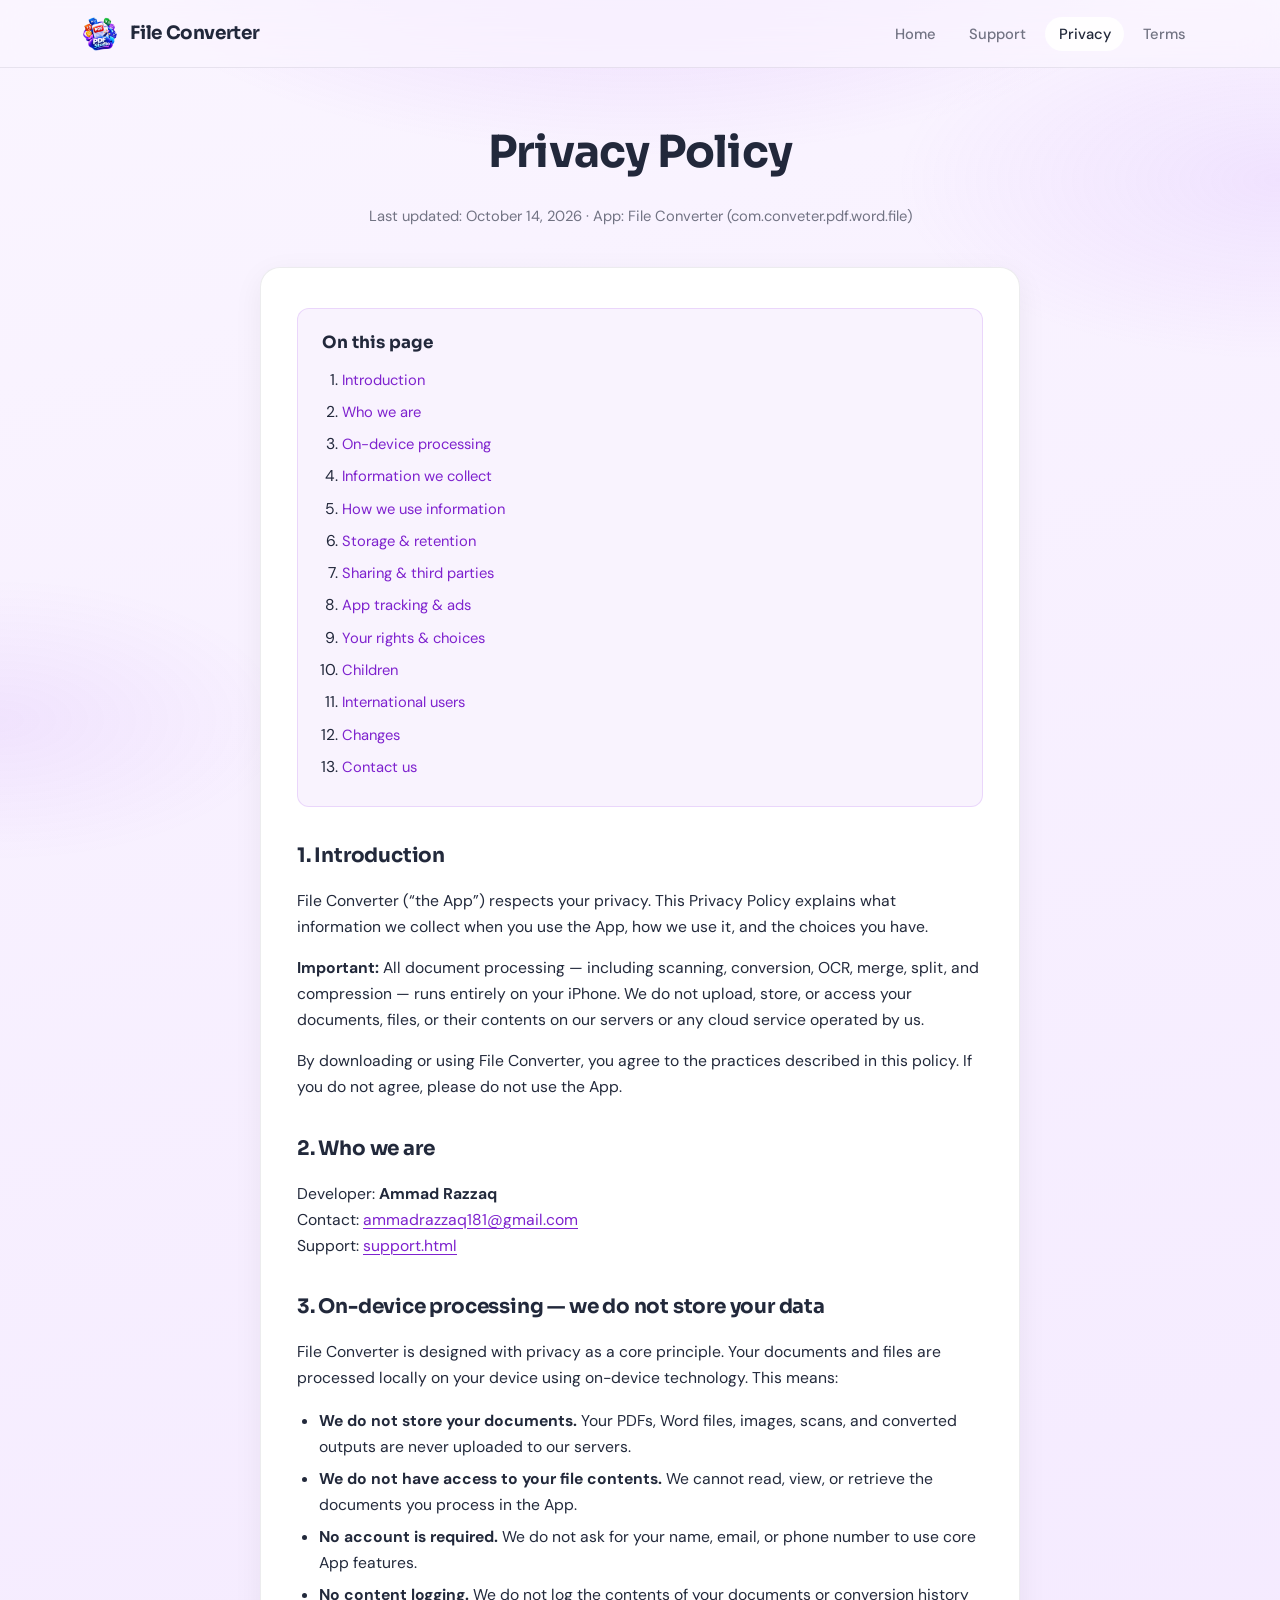
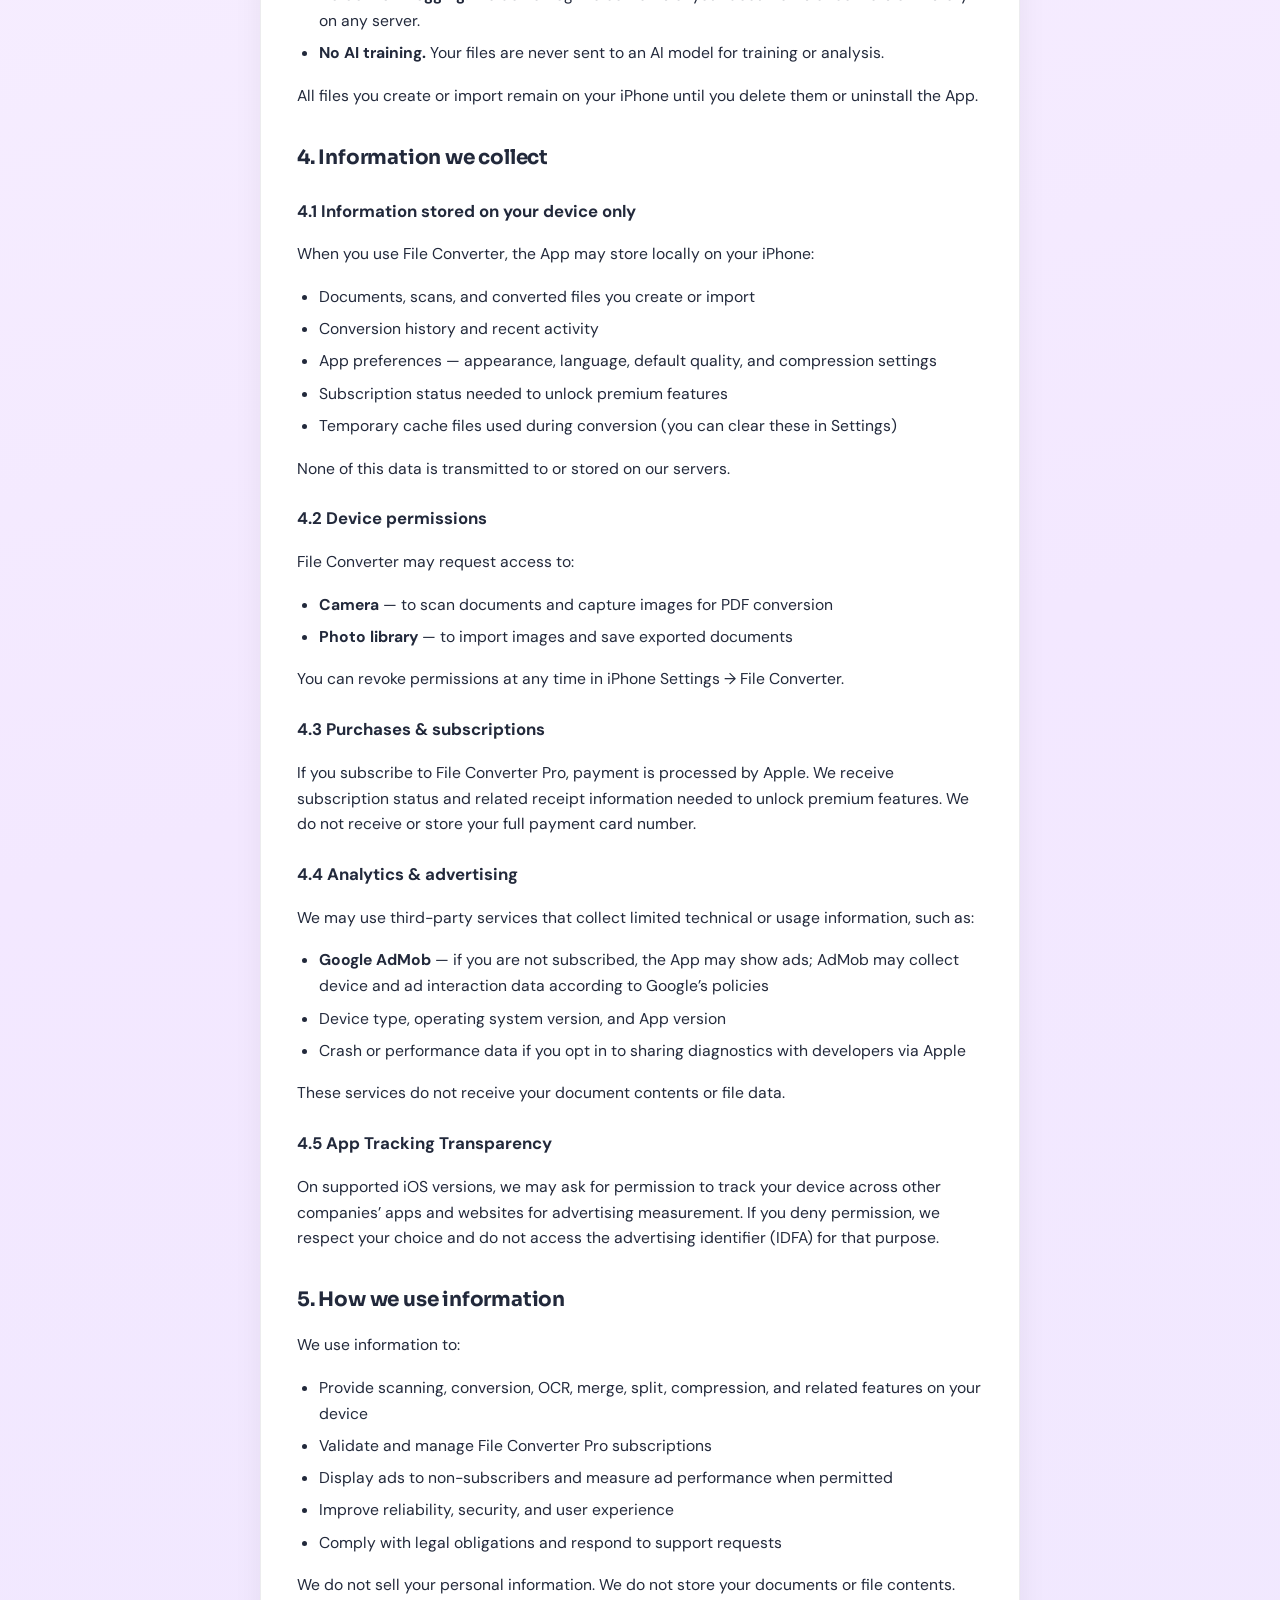
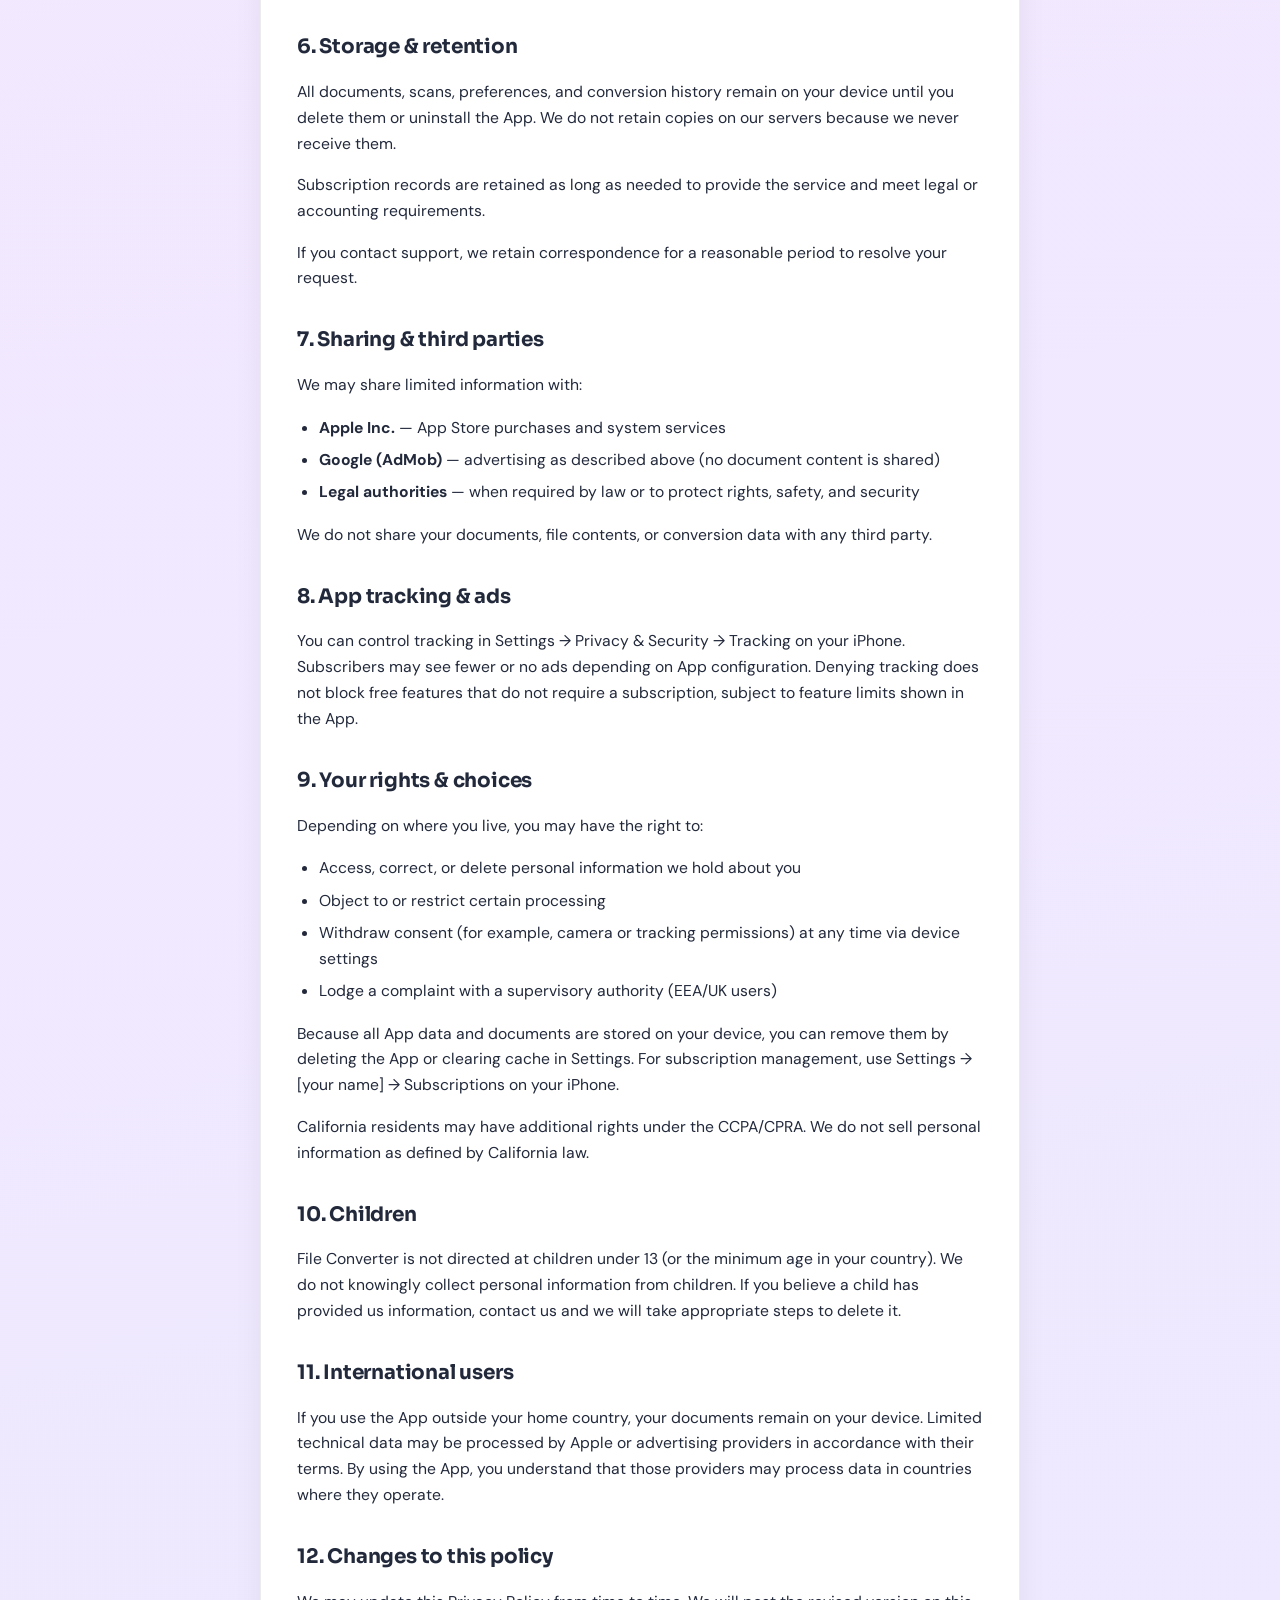
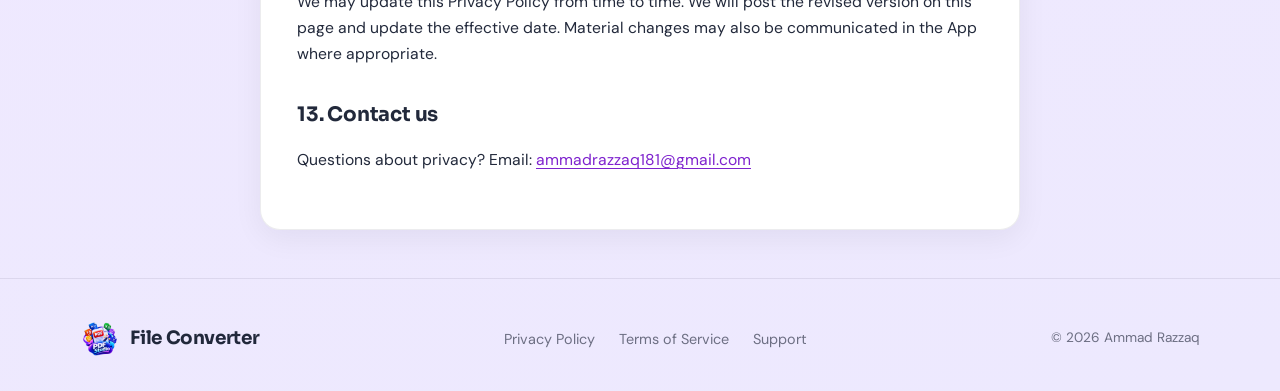
==== privacy.html @ bd8da3c0 "Add File Converter website Co-Authored-By: Claude Opus 5.5 <noreply@anthropic.com> Claude-Session: h" ====
<!DOCTYPE html>
<html lang="en">
<head>
  <meta charset="utf-8" />
  <meta name="viewport" content="width=device-width, initial-scale=1" />
  <meta name="description" content="Privacy Policy for File Converter by Ammad Razzaq. All data stays on your device — we do not store your files." />
  <meta name="theme-color" content="#9333ea" />
  <title>Privacy Policy — File Converter</title>
  <link rel="icon" href="img/favicon.png" type="image/png" />
  <link rel="apple-touch-icon" href="img/apple-touch-icon.png" />
  <link rel="preconnect" href="https://fonts.googleapis.com" />
  <link rel="preconnect" href="https://fonts.gstatic.com" crossorigin />
  <link href="https://fonts.googleapis.com/css2?family=DM+Sans:ital,opsz,wght@0,9..40,400;0,9..40,500;0,9..40,600;0,9..40,700;1,9..40,400&family=JetBrains+Mono:wght@400;500&family=Sora:wght@600;700&display=swap" rel="stylesheet" />
  <link rel="stylesheet" href="css/site.css" />
</head>
<body>
  <nav class="site-nav" aria-label="Primary">
    <div class="wrap site-nav__inner">
      <a class="brand" href="index.html">
        <img class="brand__mark" src="img/logo.png" alt="" width="40" height="40" />
        File Converter
      </a>
      <button class="nav-toggle" type="button" data-nav-toggle aria-expanded="false" aria-label="Menu">☰</button>
      <ul class="nav-links" data-nav-menu>
        <li><a href="index.html">Home</a></li>
        <li><a href="support.html">Support</a></li>
        <li><a href="privacy.html" aria-current="page">Privacy</a></li>
        <li><a href="terms.html">Terms</a></li>
      </ul>
    </div>
  </nav>

  <header class="page-header wrap--legal wrap">
    <h1>Privacy Policy</h1>
    <p class="meta">Last updated: October 14, 2026 · App: File Converter (com.conveter.pdf.word.file)</p>
  </header>

  <main class="wrap wrap--legal">
    <article class="legal-card">
      <nav class="toc" aria-label="On this page">
        <strong>On this page</strong>
        <ol>
          <li><a href="#introduction">Introduction</a></li>
          <li><a href="#who">Who we are</a></li>
          <li><a href="#on-device">On-device processing</a></li>
          <li><a href="#collect">Information we collect</a></li>
          <li><a href="#use">How we use information</a></li>
          <li><a href="#storage">Storage &amp; retention</a></li>
          <li><a href="#sharing">Sharing &amp; third parties</a></li>
          <li><a href="#tracking">App tracking &amp; ads</a></li>
          <li><a href="#rights">Your rights &amp; choices</a></li>
          <li><a href="#children">Children</a></li>
          <li><a href="#international">International users</a></li>
          <li><a href="#changes">Changes</a></li>
          <li><a href="#contact">Contact us</a></li>
        </ol>
      </nav>

      <h2 id="introduction">1. Introduction</h2>
      <p>
        File Converter (“the App”) respects your privacy. This Privacy Policy explains what information we collect when you use the App, how we use it, and the choices you have.
      </p>
      <p>
        <strong>Important:</strong> All document processing — including scanning, conversion, OCR, merge, split, and compression — runs entirely on your iPhone. We do not upload, store, or access your documents, files, or their contents on our servers or any cloud service operated by us.
      </p>
      <p>
        By downloading or using File Converter, you agree to the practices described in this policy. If you do not agree, please do not use the App.
      </p>

      <h2 id="who">2. Who we are</h2>
      <p>
        Developer: <strong>Ammad Razzaq</strong><br />
        Contact: <a href="mailto:ammadrazzaq181@gmail.com">ammadrazzaq181@gmail.com</a><br />
        Support: <a href="support.html">support.html</a>
      </p>

      <h2 id="on-device">3. On-device processing — we do not store your data</h2>
      <p>
        File Converter is designed with privacy as a core principle. Your documents and files are processed locally on your device using on-device technology. This means:
      </p>
      <ul>
        <li><strong>We do not store your documents.</strong> Your PDFs, Word files, images, scans, and converted outputs are never uploaded to our servers.</li>
        <li><strong>We do not have access to your file contents.</strong> We cannot read, view, or retrieve the documents you process in the App.</li>
        <li><strong>No account is required.</strong> We do not ask for your name, email, or phone number to use core App features.</li>
        <li><strong>No content logging.</strong> We do not log the contents of your documents or conversion history on any server.</li>
        <li><strong>No AI training.</strong> Your files are never sent to an AI model for training or analysis.</li>
      </ul>
      <p>
        All files you create or import remain on your iPhone until you delete them or uninstall the App.
      </p>

      <h2 id="collect">4. Information we collect</h2>

      <h3>4.1 Information stored on your device only</h3>
      <p>When you use File Converter, the App may store locally on your iPhone:</p>
      <ul>
        <li>Documents, scans, and converted files you create or import</li>
        <li>Conversion history and recent activity</li>
        <li>App preferences — appearance, language, default quality, and compression settings</li>
        <li>Subscription status needed to unlock premium features</li>
        <li>Temporary cache files used during conversion (you can clear these in Settings)</li>
      </ul>
      <p>None of this data is transmitted to or stored on our servers.</p>

      <h3>4.2 Device permissions</h3>
      <p>File Converter may request access to:</p>
      <ul>
        <li><strong>Camera</strong> — to scan documents and capture images for PDF conversion</li>
        <li><strong>Photo library</strong> — to import images and save exported documents</li>
      </ul>
      <p>You can revoke permissions at any time in iPhone Settings → File Converter.</p>

      <h3>4.3 Purchases &amp; subscriptions</h3>
      <p>
        If you subscribe to File Converter Pro, payment is processed by Apple. We receive subscription status and related receipt information needed to unlock premium features. We do not receive or store your full payment card number.
      </p>

      <h3>4.4 Analytics &amp; advertising</h3>
      <p>We may use third-party services that collect limited technical or usage information, such as:</p>
      <ul>
        <li><strong>Google AdMob</strong> — if you are not subscribed, the App may show ads; AdMob may collect device and ad interaction data according to Google’s policies</li>
        <li>Device type, operating system version, and App version</li>
        <li>Crash or performance data if you opt in to sharing diagnostics with developers via Apple</li>
      </ul>
      <p>These services do not receive your document contents or file data.</p>

      <h3>4.5 App Tracking Transparency</h3>
      <p>
        On supported iOS versions, we may ask for permission to track your device across other companies’ apps and websites for advertising measurement. If you deny permission, we respect your choice and do not access the advertising identifier (IDFA) for that purpose.
      </p>

      <h2 id="use">5. How we use information</h2>
      <p>We use information to:</p>
      <ul>
        <li>Provide scanning, conversion, OCR, merge, split, compression, and related features on your device</li>
        <li>Validate and manage File Converter Pro subscriptions</li>
        <li>Display ads to non-subscribers and measure ad performance when permitted</li>
        <li>Improve reliability, security, and user experience</li>
        <li>Comply with legal obligations and respond to support requests</li>
      </ul>
      <p>We do not sell your personal information. We do not store your documents or file contents.</p>

      <h2 id="storage">6. Storage &amp; retention</h2>
      <p>
        All documents, scans, preferences, and conversion history remain on your device until you delete them or uninstall the App. We do not retain copies on our servers because we never receive them.
      </p>
      <p>Subscription records are retained as long as needed to provide the service and meet legal or accounting requirements.</p>
      <p>If you contact support, we retain correspondence for a reasonable period to resolve your request.</p>

      <h2 id="sharing">7. Sharing &amp; third parties</h2>
      <p>We may share limited information with:</p>
      <ul>
        <li><strong>Apple Inc.</strong> — App Store purchases and system services</li>
        <li><strong>Google (AdMob)</strong> — advertising as described above (no document content is shared)</li>
        <li><strong>Legal authorities</strong> — when required by law or to protect rights, safety, and security</li>
      </ul>
      <p>We do not share your documents, file contents, or conversion data with any third party.</p>

      <h2 id="tracking">8. App tracking &amp; ads</h2>
      <p>
        You can control tracking in Settings → Privacy &amp; Security → Tracking on your iPhone. Subscribers may see fewer or no ads depending on App configuration. Denying tracking does not block free features that do not require a subscription, subject to feature limits shown in the App.
      </p>

      <h2 id="rights">9. Your rights &amp; choices</h2>
      <p>Depending on where you live, you may have the right to:</p>
      <ul>
        <li>Access, correct, or delete personal information we hold about you</li>
        <li>Object to or restrict certain processing</li>
        <li>Withdraw consent (for example, camera or tracking permissions) at any time via device settings</li>
        <li>Lodge a complaint with a supervisory authority (EEA/UK users)</li>
      </ul>
      <p>
        Because all App data and documents are stored on your device, you can remove them by deleting the App or clearing cache in Settings. For subscription management, use Settings → [your name] → Subscriptions on your iPhone.
      </p>
      <p>California residents may have additional rights under the CCPA/CPRA. We do not sell personal information as defined by California law.</p>

      <h2 id="children">10. Children</h2>
      <p>
        File Converter is not directed at children under 13 (or the minimum age in your country). We do not knowingly collect personal information from children. If you believe a child has provided us information, contact us and we will take appropriate steps to delete it.
      </p>

      <h2 id="international">11. International users</h2>
      <p>
        If you use the App outside your home country, your documents remain on your device. Limited technical data may be processed by Apple or advertising providers in accordance with their terms. By using the App, you understand that those providers may process data in countries where they operate.
      </p>

      <h2 id="changes">12. Changes to this policy</h2>
      <p>
        We may update this Privacy Policy from time to time. We will post the revised version on this page and update the effective date. Material changes may also be communicated in the App where appropriate.
      </p>

      <h2 id="contact">13. Contact us</h2>
      <p>
        Questions about privacy? Email:
        <a href="mailto:ammadrazzaq181@gmail.com">ammadrazzaq181@gmail.com</a>
      </p>
    </article>
  </main>

  <footer class="site-footer">
    <div class="wrap site-footer__inner">
      <a class="brand" href="index.html">
        <img class="brand__mark" src="img/logo.png" alt="" width="40" height="40" />
        File Converter
      </a>
      <ul class="footer-links">
        <li><a href="privacy.html">Privacy Policy</a></li>
        <li><a href="terms.html">Terms of Service</a></li>
        <li><a href="support.html">Support</a></li>
      </ul>
      <small>© <span id="year"></span> Ammad Razzaq</small>
    </div>
  </footer>

  <script src="js/config.js"></script>
  <script src="js/site.js"></script>
</body>
</html>
---- css/site.css ----
/* File Converter — GitHub Pages shared styles */

:root {
  --accent: #9333ea;
  --accent-deep: #7e22ce;
  --accent-glow: rgba(147, 51, 234, 0.28);
  --teal: #c084fc;
  --teal-deep: #a855f7;
  --bg-top: #faf5ff;
  --bg-bottom: #f3e8ff;
  --surface: rgba(255, 255, 255, 0.82);
  --surface-solid: #ffffff;
  --stroke: rgba(15, 23, 42, 0.08);
  --text: rgba(15, 23, 42, 0.92);
  --text-muted: rgba(15, 23, 42, 0.58);
  --brand: #9333ea;
  --brand-deep: #7e22ce;
  --live: #9333ea;
  --radius: 20px;
  --radius-sm: 12px;
  --shadow: 0 24px 60px rgba(15, 23, 42, 0.08);
  --shadow-soft: 0 8px 30px rgba(15, 23, 42, 0.06);
  --max: 1120px;
  --legal-max: 760px;
  --font-display: "Sora", system-ui, sans-serif;
  --font-body: "DM Sans", system-ui, sans-serif;
  --font-mono: "JetBrains Mono", ui-monospace, monospace;
}

*,
*::before,
*::after {
  box-sizing: border-box;
}

html {
  scroll-behavior: smooth;
}

body {
  margin: 0;
  min-height: 100vh;
  font-family: var(--font-body);
  font-size: 1.05rem;
  line-height: 1.65;
  color: var(--text);
  background: linear-gradient(165deg, var(--bg-top) 0%, var(--bg-bottom) 45%, #ede9fe 100%);
  -webkit-font-smoothing: antialiased;
  overflow-x: hidden;
}

body::before {
  content: "";
  position: fixed;
  inset: 0;
  pointer-events: none;
  background:
    radial-gradient(ellipse 80% 50% at 50% -10%, rgba(147, 51, 234, 0.16), transparent 55%),
    radial-gradient(ellipse 60% 40% at 100% 20%, rgba(192, 132, 252, 0.14), transparent 50%),
    radial-gradient(ellipse 50% 35% at 0% 80%, rgba(147, 51, 234, 0.07), transparent 45%);
  z-index: -1;
}

a {
  color: var(--brand-deep);
  text-decoration-thickness: 1px;
  text-underline-offset: 3px;
}

a:hover {
  color: var(--teal-deep);
}

img {
  max-width: 100%;
  height: auto;
}

.wrap {
  width: min(var(--max), calc(100% - 2rem));
  margin-inline: auto;
}

.wrap--legal {
  width: min(var(--legal-max), calc(100% - 2rem));
  margin-inline: auto;
}

.site-nav {
  position: sticky;
  top: 0;
  z-index: 100;
  padding: 0.85rem 0;
  backdrop-filter: blur(18px) saturate(1.4);
  -webkit-backdrop-filter: blur(18px) saturate(1.4);
  background: rgba(250, 245, 255, 0.72);
  border-bottom: 1px solid var(--stroke);
}

.site-nav__inner {
  display: flex;
  align-items: center;
  justify-content: space-between;
  gap: 1rem;
}

.brand {
  display: inline-flex;
  align-items: center;
  gap: 0.65rem;
  text-decoration: none;
  color: var(--text);
  font-family: var(--font-display);
  font-weight: 700;
  font-size: 1.15rem;
  letter-spacing: -0.02em;
}

.brand:hover {
  color: var(--text);
}

.brand__mark {
  width: 40px;
  height: 40px;
  border-radius: 14px;
  object-fit: contain;
  flex-shrink: 0;
  display: block;
}

.nav-links {
  display: flex;
  align-items: center;
  gap: 0.35rem;
  list-style: none;
  margin: 0;
  padding: 0;
}

.nav-links a {
  text-decoration: none;
  color: var(--text-muted);
  font-size: 0.92rem;
  font-weight: 500;
  padding: 0.45rem 0.85rem;
  border-radius: 999px;
  transition: background 0.2s, color 0.2s;
}

.nav-links a:hover,
.nav-links a[aria-current="page"] {
  color: var(--text);
  background: rgba(255, 255, 255, 0.85);
}

.nav-toggle {
  display: none;
  background: var(--surface-solid);
  border: 1px solid var(--stroke);
  border-radius: 10px;
  padding: 0.5rem 0.65rem;
  cursor: pointer;
}

.reveal {
  opacity: 0;
  transform: translateY(28px);
  transition:
    opacity 0.7s cubic-bezier(0.22, 1, 0.36, 1),
    transform 0.7s cubic-bezier(0.22, 1, 0.36, 1);
}

.reveal.is-in {
  opacity: 1;
  transform: translateY(0);
}

.reveal-delay-1 { transition-delay: 0.08s; }
.reveal-delay-2 { transition-delay: 0.16s; }
.reveal-delay-3 { transition-delay: 0.24s; }
.reveal-delay-4 { transition-delay: 0.32s; }
.reveal-delay-5 { transition-delay: 0.4s; }

@media (prefers-reduced-motion: reduce) {
  .reveal {
    opacity: 1;
    transform: none;
    transition: none;
  }
}

.hero {
  padding: 4.5rem 0 3rem;
}

.hero__grid {
  display: grid;
  grid-template-columns: 1.05fr 0.95fr;
  gap: 3rem;
  align-items: center;
}

.hero__eyebrow {
  display: inline-flex;
  align-items: center;
  gap: 0.5rem;
  font-size: 0.8rem;
  font-weight: 600;
  letter-spacing: 0.12em;
  text-transform: uppercase;
  color: var(--brand-deep);
  background: rgba(147, 51, 234, 0.1);
  border: 1px solid rgba(147, 51, 234, 0.22);
  padding: 0.35rem 0.85rem;
  border-radius: 999px;
  margin-bottom: 1.25rem;
}

.hero__eyebrow .dot {
  width: 8px;
  height: 8px;
  border-radius: 50%;
  background: var(--live);
  box-shadow: 0 0 0 4px rgba(147, 51, 234, 0.25);
  animation: pulse-dot 2s ease-in-out infinite;
}

@keyframes pulse-dot {
  0%, 100% { box-shadow: 0 0 0 4px rgba(147, 51, 234, 0.25); }
  50% { box-shadow: 0 0 0 8px rgba(147, 51, 234, 0.08); }
}

.hero h1 {
  font-family: var(--font-display);
  font-size: clamp(2.4rem, 5vw, 3.5rem);
  line-height: 1.08;
  letter-spacing: -0.03em;
  margin: 0 0 1.25rem;
}

.hero h1 em,
.section__title em {
  font-style: italic;
  font-weight: 600;
  background: linear-gradient(120deg, var(--brand-deep), var(--teal));
  -webkit-background-clip: text;
  background-clip: text;
  color: transparent;
}

.hero__lead {
  font-size: 1.15rem;
  color: var(--text-muted);
  max-width: 40ch;
  margin: 0 0 2rem;
}

.hero__cta {
  display: flex;
  flex-wrap: wrap;
  gap: 0.85rem;
  align-items: center;
}

.btn {
  display: inline-flex;
  align-items: center;
  justify-content: center;
  gap: 0.5rem;
  padding: 0.9rem 1.5rem;
  border-radius: 999px;
  font-weight: 600;
  font-size: 0.98rem;
  text-decoration: none;
  border: none;
  cursor: pointer;
  transition: transform 0.2s, box-shadow 0.2s;
}

.btn--primary {
  background: linear-gradient(135deg, var(--brand), var(--teal-deep));
  color: white;
  box-shadow: 0 12px 32px rgba(147, 51, 234, 0.32);
}

.btn--primary:hover {
  color: white;
  transform: translateY(-2px);
  box-shadow: 0 16px 40px rgba(147, 51, 234, 0.38);
}

.btn--ghost {
  background: var(--surface-solid);
  color: var(--text);
  border: 1px solid var(--stroke);
  box-shadow: var(--shadow-soft);
}

.btn--ghost:hover {
  color: var(--text);
  transform: translateY(-1px);
}

.code-window {
  position: relative;
  justify-self: center;
  width: min(380px, 100%);
  border-radius: 18px;
  overflow: hidden;
  background: #0d1117;
  box-shadow: var(--shadow), 0 0 0 1px rgba(255, 255, 255, 0.06) inset;
  font-family: var(--font-mono);
  font-size: 0.78rem;
  line-height: 1.55;
}

.code-window__bar {
  display: flex;
  align-items: center;
  gap: 0.4rem;
  padding: 0.75rem 1rem;
  background: #161b22;
  border-bottom: 1px solid rgba(255, 255, 255, 0.06);
}

.code-window__dot {
  width: 10px;
  height: 10px;
  border-radius: 50%;
}

.code-window__dot--r { background: #ff5f56; }
.code-window__dot--y { background: #ffbd2e; }
.code-window__dot--g { background: #27c93f; }

.code-window__title {
  margin-left: 0.5rem;
  color: rgba(255, 255, 255, 0.45);
  font-size: 0.72rem;
}

.code-window__body {
  padding: 1.15rem 1.25rem 1.4rem;
  color: #c9d1d9;
  min-height: 220px;
}

.code-window .kw { color: #ff7b72; }
.code-window .fn { color: #d2a8ff; }
.code-window .str { color: #a5d6ff; }
.code-window .cm { color: #8b949e; }

.code-line {
  opacity: 0;
  transform: translateX(-6px);
  animation: type-line 0.5s cubic-bezier(0.22, 1, 0.36, 1) forwards;
}

.code-line:nth-child(1) { animation-delay: 0.15s; }
.code-line:nth-child(2) { animation-delay: 0.35s; }
.code-line:nth-child(3) { animation-delay: 0.55s; }
.code-line:nth-child(4) { animation-delay: 0.75s; }
.code-line:nth-child(5) { animation-delay: 0.95s; }
.code-line:nth-child(6) { animation-delay: 1.15s; }

@keyframes type-line {
  to { opacity: 1; transform: translateX(0); }
}

.cursor-blink::after {
  content: "▋";
  color: var(--teal);
  animation: blink 1s step-end infinite;
  margin-left: 2px;
}

@keyframes blink {
  50% { opacity: 0; }
}

.phone-mock {
  position: relative;
  justify-self: center;
  width: min(300px, 100%);
  margin-top: 1.25rem;
}

.phone-mock__frame {
  border-radius: 36px;
  padding: 12px;
  background: linear-gradient(160deg, #0d0f17 0%, #171820 100%);
  box-shadow: var(--shadow), 0 0 0 1px rgba(255, 255, 255, 0.08) inset;
}

.phone-mock__screen {
  border-radius: 28px;
  overflow: hidden;
  aspect-ratio: 9 / 16;
  background: linear-gradient(180deg, #1e1033 0%, #2d1b4e 100%);
  display: flex;
  flex-direction: column;
  color: #fff;
}

.phone-mock__header {
  padding: 1.1rem 1.25rem 0.5rem;
  font-family: var(--font-display);
  font-weight: 700;
  font-size: 0.95rem;
  display: flex;
  justify-content: space-between;
  align-items: center;
}

.phone-mock__badge {
  font-size: 0.65rem;
  font-weight: 600;
  letter-spacing: 0.06em;
  text-transform: uppercase;
  background: rgba(147, 51, 234, 0.35);
  color: #d8b4fe;
  padding: 0.25rem 0.55rem;
  border-radius: 999px;
}

.phone-mock__body {
  padding: 0.75rem 1rem 1.25rem;
  display: flex;
  flex-direction: column;
  gap: 0.75rem;
  flex: 1;
}

.doc-preview {
  background: rgba(255, 255, 255, 0.08);
  border-radius: 16px;
  padding: 1.25rem 1rem;
  display: flex;
  flex-direction: column;
  gap: 0.5rem;
  flex: 1;
}

.doc-line {
  height: 8px;
  border-radius: 999px;
  background: rgba(255, 255, 255, 0.15);
}

.doc-line:nth-child(1) { width: 85%; }
.doc-line:nth-child(2) { width: 70%; }
.doc-line:nth-child(3) { width: 90%; }
.doc-line:nth-child(4) { width: 60%; }
.doc-line:nth-child(5) { width: 75%; }

.effect-chip {
  display: inline-flex;
  align-items: center;
  gap: 0.4rem;
  padding: 0.45rem 0.75rem;
  border-radius: 999px;
  background: rgba(255, 255, 255, 0.08);
  border: 1px solid rgba(255, 255, 255, 0.1);
  font-size: 0.72rem;
  font-weight: 500;
  transition: background 0.3s, border-color 0.3s, transform 0.3s;
}

.effect-chip.is-active {
  background: rgba(147, 51, 234, 0.35);
  border-color: rgba(147, 51, 234, 0.55);
  transform: scale(1.04);
}

.effect-row {
  display: flex;
  flex-wrap: wrap;
  gap: 0.4rem;
}

.mock-action {
  margin-top: auto;
  align-self: center;
  padding: 0.65rem 1.5rem;
  border-radius: 999px;
  background: linear-gradient(135deg, var(--brand), var(--teal-deep));
  font-size: 0.78rem;
  font-weight: 600;
  box-shadow: 0 8px 24px rgba(147, 51, 234, 0.35);
}

.section {
  padding: 4rem 0;
}

.section__label {
  display: block;
  text-align: center;
  font-family: var(--font-mono);
  font-size: 0.75rem;
  letter-spacing: 0.08em;
  color: var(--text-muted);
  margin-bottom: 0.75rem;
}

.section__title {
  font-family: var(--font-display);
  font-size: clamp(1.75rem, 3vw, 2.35rem);
  letter-spacing: -0.02em;
  text-align: center;
  margin: 0 0 0.5rem;
}

.section__subtitle {
  text-align: center;
  color: var(--text-muted);
  max-width: 48ch;
  margin: 0 auto 2.5rem;
}

.features {
  display: grid;
  grid-template-columns: repeat(auto-fit, minmax(240px, 1fr));
  gap: 1.25rem;
}

.card {
  background: var(--surface);
  border: 1px solid var(--stroke);
  border-radius: var(--radius);
  padding: 1.5rem;
  backdrop-filter: blur(12px);
  box-shadow: var(--shadow-soft);
  transition: transform 0.35s cubic-bezier(0.22, 1, 0.36, 1), box-shadow 0.35s;
}

.card:hover {
  transform: translateY(-6px);
  box-shadow: var(--shadow);
}

.card__icon {
  width: 48px;
  height: 48px;
  border-radius: 14px;
  display: grid;
  place-items: center;
  font-size: 1.35rem;
  margin-bottom: 1rem;
  background: linear-gradient(135deg, rgba(147, 51, 234, 0.14), rgba(192, 132, 252, 0.12));
}

.card h3 {
  font-family: var(--font-display);
  font-size: 1.1rem;
  margin: 0 0 0.5rem;
}

.card p {
  margin: 0;
  font-size: 0.95rem;
  color: var(--text-muted);
}

.tool-grid {
  display: flex;
  flex-wrap: wrap;
  justify-content: center;
  gap: 0.65rem;
  max-width: 820px;
  margin: 0 auto;
}

.tool-pill {
  display: inline-flex;
  align-items: center;
  padding: 0.55rem 1rem;
  border-radius: 999px;
  font-size: 0.88rem;
  font-weight: 500;
  color: var(--brand-deep);
  background: rgba(255, 255, 255, 0.88);
  border: 1px solid rgba(147, 51, 234, 0.18);
  box-shadow: var(--shadow-soft);
  transition: transform 0.25s, border-color 0.25s, box-shadow 0.25s;
}

.tool-pill:hover {
  transform: translateY(-2px);
  border-color: rgba(147, 51, 234, 0.35);
  box-shadow: var(--shadow);
}

.privacy-highlight {
  text-align: center;
  padding: 2.5rem 2rem;
  border-radius: var(--radius);
  background: linear-gradient(135deg, rgba(147, 51, 234, 0.1), rgba(192, 132, 252, 0.08));
  border: 1px solid rgba(147, 51, 234, 0.2);
}

.privacy-highlight h2 {
  font-family: var(--font-display);
  margin: 0 0 0.75rem;
}

.privacy-highlight p {
  color: var(--text-muted);
  margin: 0 0 1.5rem;
  max-width: 52ch;
  margin-inline: auto;
}

.pricing-banner {
  text-align: center;
  padding: 2.5rem 2rem;
  border-radius: var(--radius);
  background: linear-gradient(135deg, rgba(147, 51, 234, 0.08), rgba(192, 132, 252, 0.08));
  border: 1px solid var(--stroke);
}

.pricing-banner h2 {
  font-family: var(--font-display);
  margin: 0 0 0.75rem;
}

.pricing-banner p {
  color: var(--text-muted);
  margin: 0 0 1.5rem;
}

.disclaimer-banner {
  text-align: center;
  padding: 1.5rem 2rem;
  border-radius: var(--radius-sm);
  background: rgba(15, 23, 42, 0.04);
  border: 1px solid var(--stroke);
  font-size: 0.9rem;
  color: var(--text-muted);
  max-width: 68ch;
  margin: 0 auto;
}

.page-header {
  padding: 3rem 0 1.5rem;
  text-align: center;
}

.page-header h1 {
  font-family: var(--font-display);
  font-size: clamp(2rem, 4vw, 2.75rem);
  letter-spacing: -0.02em;
  margin: 0 0 0.5rem;
}

.page-header .meta {
  color: var(--text-muted);
  font-size: 0.92rem;
}

.legal-card {
  background: var(--surface-solid);
  border: 1px solid var(--stroke);
  border-radius: var(--radius);
  padding: 2.5rem 2.25rem;
  box-shadow: var(--shadow-soft);
  margin-bottom: 3rem;
}

.legal-card h2 {
  font-family: var(--font-display);
  font-size: 1.25rem;
  margin: 2rem 0 0.75rem;
  letter-spacing: -0.01em;
}

.legal-card h2:first-of-type {
  margin-top: 0;
}

.legal-card h3 {
  font-size: 1.05rem;
  margin: 1.5rem 0 0.5rem;
}

.legal-card p,
.legal-card li {
  color: var(--text);
  font-size: 0.98rem;
}

.legal-card ul,
.legal-card ol {
  padding-left: 1.35rem;
}

.legal-card li {
  margin-bottom: 0.4rem;
}

.toc {
  background: rgba(147, 51, 234, 0.06);
  border: 1px solid rgba(147, 51, 234, 0.15);
  border-radius: var(--radius-sm);
  padding: 1.25rem 1.5rem;
  margin-bottom: 2rem;
}

.toc strong {
  display: block;
  font-family: var(--font-display);
  margin-bottom: 0.65rem;
}

.toc ol {
  margin: 0;
  padding-left: 1.25rem;
}

.toc a {
  text-decoration: none;
  font-size: 0.92rem;
}

.toc a:hover {
  text-decoration: underline;
}

.support-grid {
  display: grid;
  grid-template-columns: repeat(auto-fit, minmax(280px, 1fr));
  gap: 1.25rem;
  margin-bottom: 2rem;
}

.faq details {
  background: var(--surface-solid);
  border: 1px solid var(--stroke);
  border-radius: var(--radius-sm);
  padding: 1rem 1.25rem;
  margin-bottom: 0.75rem;
}

.faq summary {
  font-weight: 600;
  cursor: pointer;
  list-style: none;
}

.faq summary::-webkit-details-marker {
  display: none;
}

.faq details[open] summary {
  margin-bottom: 0.75rem;
  color: var(--brand-deep);
}

.faq p {
  margin: 0;
  color: var(--text-muted);
  font-size: 0.95rem;
}

.site-footer {
  padding: 2.5rem 0 2rem;
  border-top: 1px solid var(--stroke);
  margin-top: 2rem;
}

.site-footer__inner {
  display: flex;
  flex-wrap: wrap;
  justify-content: space-between;
  align-items: center;
  gap: 1.5rem;
}

.footer-links {
  display: flex;
  flex-wrap: wrap;
  gap: 1rem 1.5rem;
  list-style: none;
  margin: 0;
  padding: 0;
}

.footer-links a {
  text-decoration: none;
  font-size: 0.9rem;
  color: var(--text-muted);
}

.footer-links a:hover {
  color: var(--text);
}

.site-footer small {
  color: var(--text-muted);
  font-size: 0.85rem;
}

@media (max-width: 900px) {
  .hero__grid {
    grid-template-columns: 1fr;
    text-align: center;
  }

  .hero__lead {
    margin-inline: auto;
  }

  .hero__cta {
    justify-content: center;
  }

  .code-window,
  .phone-mock {
    order: -1;
    justify-self: center;
  }
}

@media (max-width: 720px) {
  .nav-toggle {
    display: block;
  }

  .nav-links {
    display: none;
    position: absolute;
    top: 100%;
    left: 0;
    right: 0;
    flex-direction: column;
    padding: 1rem;
    background: rgba(250, 245, 255, 0.96);
    border-bottom: 1px solid var(--stroke);
  }

  .nav-links.is-open {
    display: flex;
  }

  .site-nav__inner {
    position: relative;
  }

  .legal-card {
    padding: 1.75rem 1.25rem;
  }
}
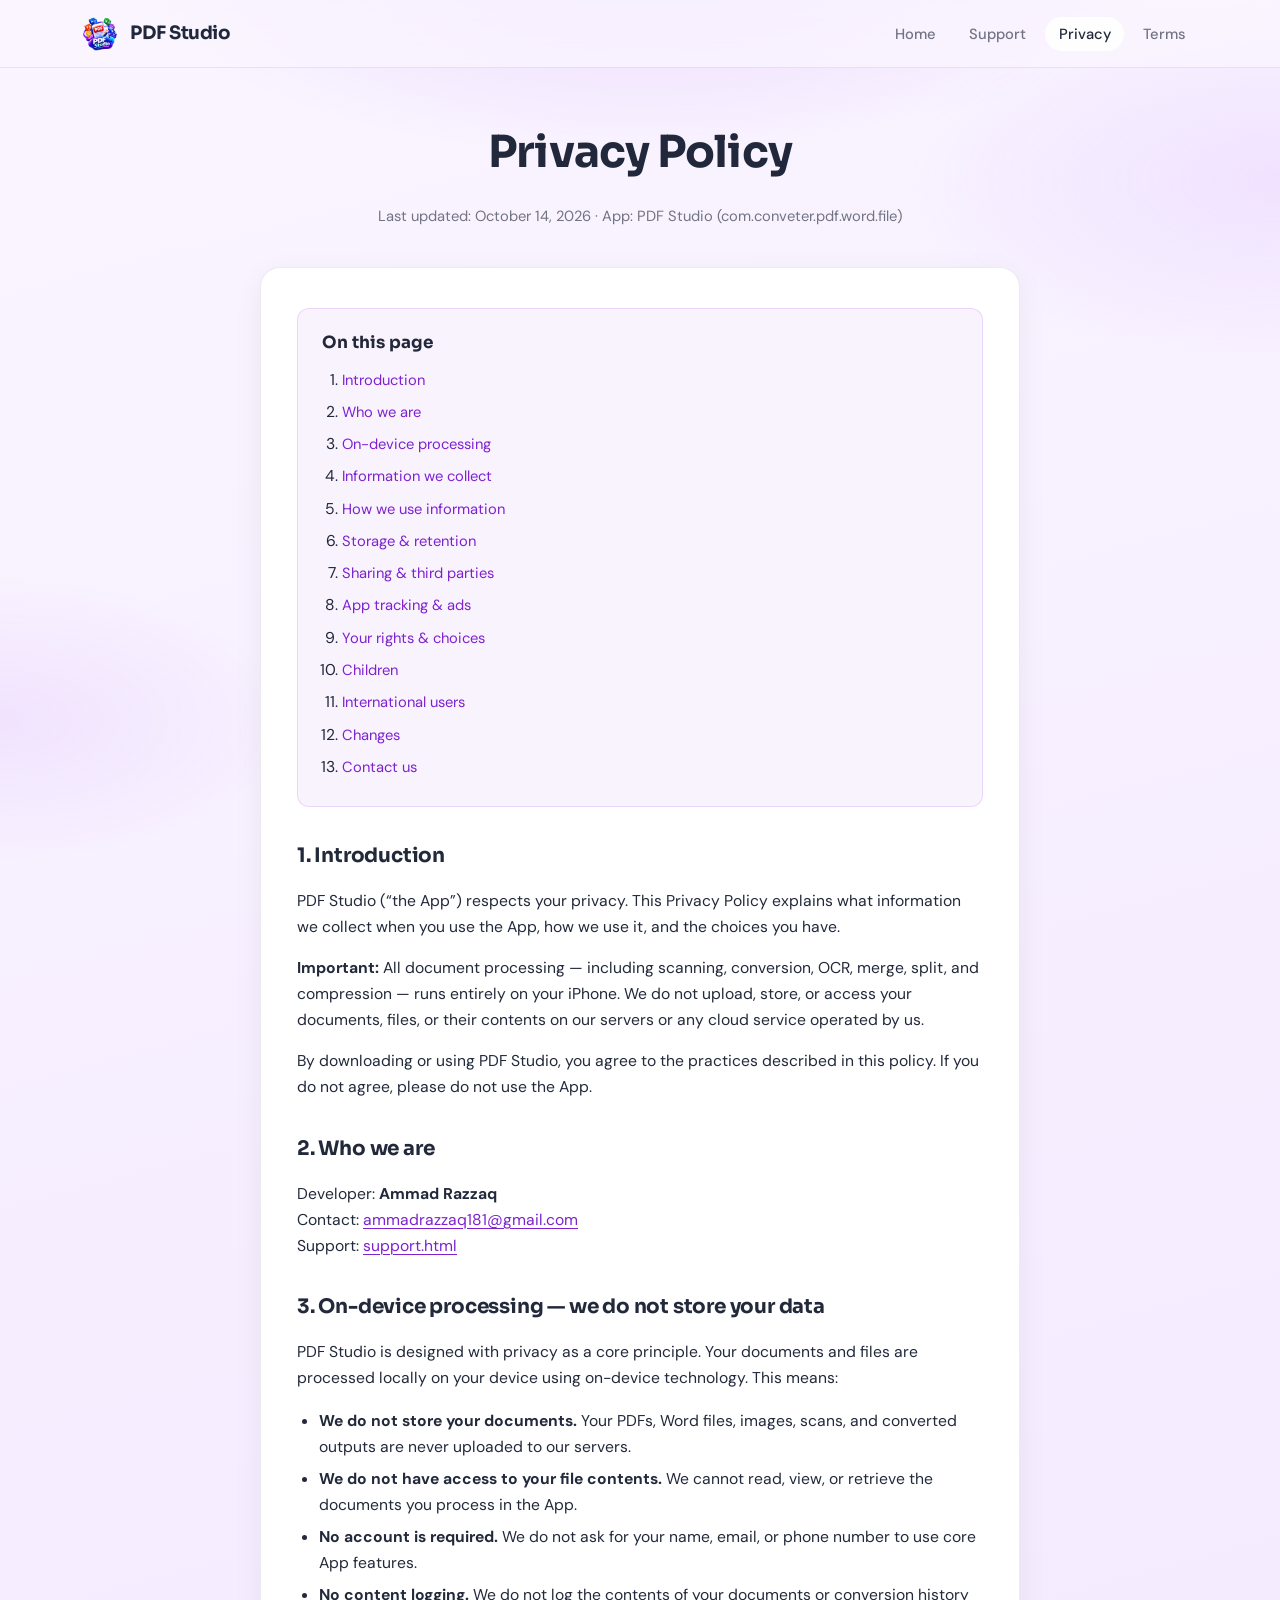
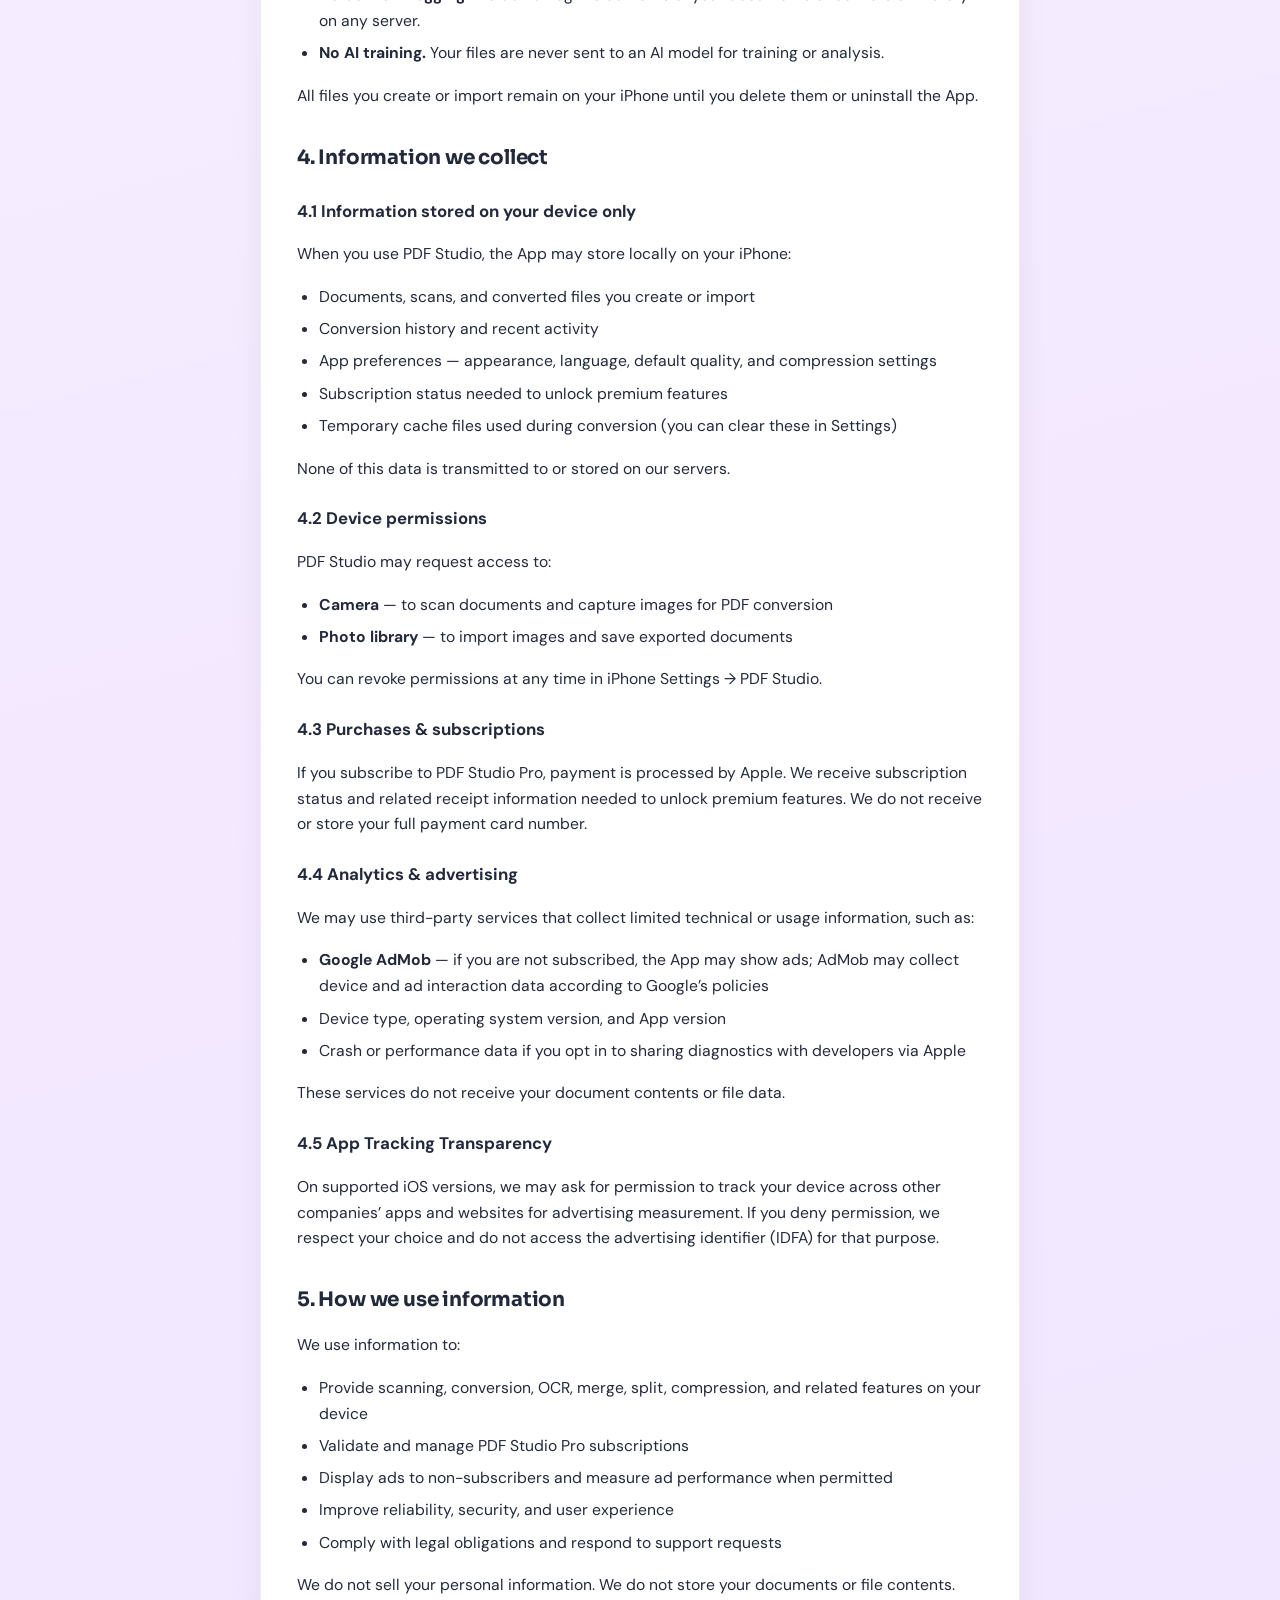
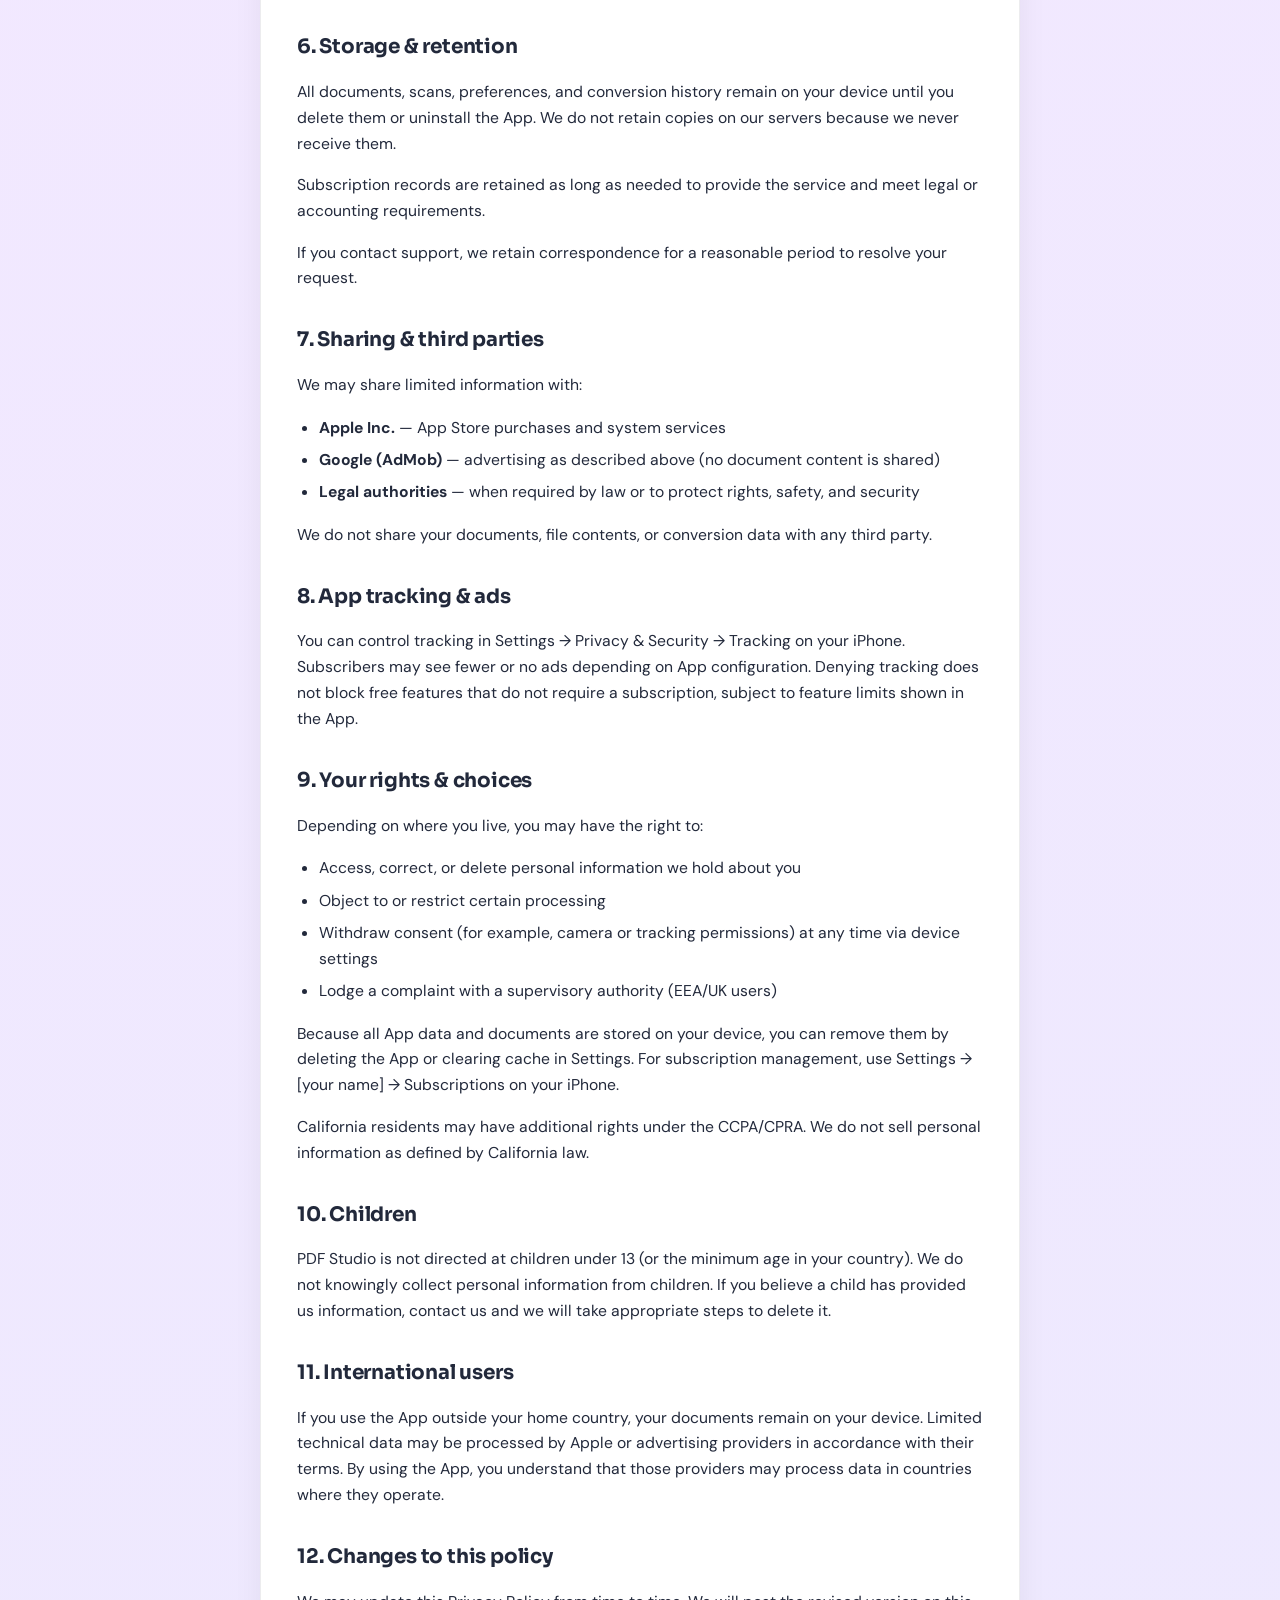
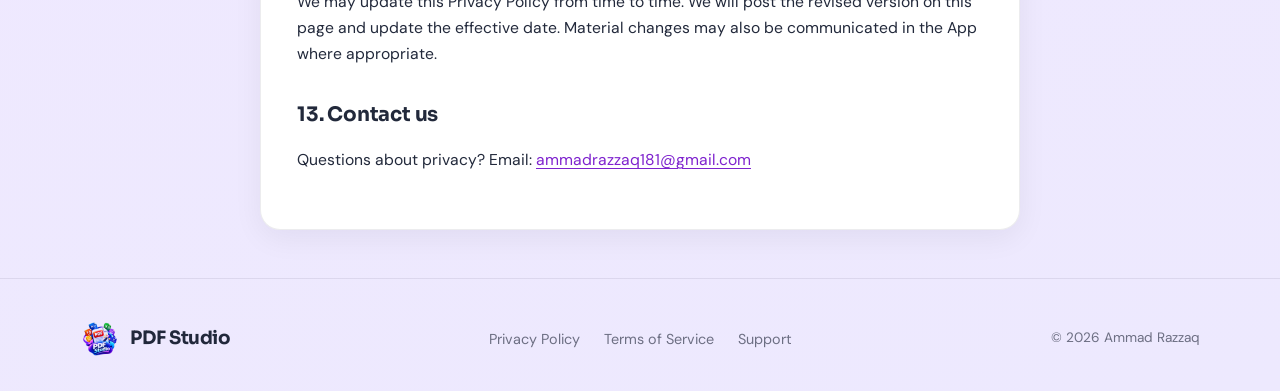
==== commit 362fb547: "Rename app to PDF Studio Co-Authored-By: Claude Opus 5.5 <noreply@anthropic.com> Claude-Session: htt" ====
--- a/privacy.html
+++ b/privacy.html
@@ -3,9 +3,9 @@
 <head>
   <meta charset="utf-8" />
   <meta name="viewport" content="width=device-width, initial-scale=1" />
-  <meta name="description" content="Privacy Policy for File Converter by Ammad Razzaq. All data stays on your device — we do not store your files." />
+  <meta name="description" content="Privacy Policy for PDF Studio by Ammad Razzaq. All data stays on your device — we do not store your files." />
   <meta name="theme-color" content="#9333ea" />
-  <title>Privacy Policy — File Converter</title>
+  <title>Privacy Policy — PDF Studio</title>
   <link rel="icon" href="img/favicon.png" type="image/png" />
   <link rel="apple-touch-icon" href="img/apple-touch-icon.png" />
   <link rel="preconnect" href="https://fonts.googleapis.com" />
@@ -18,7 +18,7 @@
     <div class="wrap site-nav__inner">
       <a class="brand" href="index.html">
         <img class="brand__mark" src="img/logo.png" alt="" width="40" height="40" />
-        File Converter
+        PDF Studio
       </a>
       <button class="nav-toggle" type="button" data-nav-toggle aria-expanded="false" aria-label="Menu">☰</button>
       <ul class="nav-links" data-nav-menu>
@@ -32,7 +32,7 @@
 
   <header class="page-header wrap--legal wrap">
     <h1>Privacy Policy</h1>
-    <p class="meta">Last updated: October 14, 2026 · App: File Converter (com.conveter.pdf.word.file)</p>
+    <p class="meta">Last updated: October 14, 2026 · App: PDF Studio (com.conveter.pdf.word.file)</p>
   </header>
 
   <main class="wrap wrap--legal">
@@ -58,13 +58,13 @@
 
       <h2 id="introduction">1. Introduction</h2>
       <p>
-        File Converter (“the App”) respects your privacy. This Privacy Policy explains what information we collect when you use the App, how we use it, and the choices you have.
+        PDF Studio (“the App”) respects your privacy. This Privacy Policy explains what information we collect when you use the App, how we use it, and the choices you have.
       </p>
       <p>
         <strong>Important:</strong> All document processing — including scanning, conversion, OCR, merge, split, and compression — runs entirely on your iPhone. We do not upload, store, or access your documents, files, or their contents on our servers or any cloud service operated by us.
       </p>
       <p>
-        By downloading or using File Converter, you agree to the practices described in this policy. If you do not agree, please do not use the App.
+        By downloading or using PDF Studio, you agree to the practices described in this policy. If you do not agree, please do not use the App.
       </p>
 
       <h2 id="who">2. Who we are</h2>
@@ -76,7 +76,7 @@
 
       <h2 id="on-device">3. On-device processing — we do not store your data</h2>
       <p>
-        File Converter is designed with privacy as a core principle. Your documents and files are processed locally on your device using on-device technology. This means:
+        PDF Studio is designed with privacy as a core principle. Your documents and files are processed locally on your device using on-device technology. This means:
       </p>
       <ul>
         <li><strong>We do not store your documents.</strong> Your PDFs, Word files, images, scans, and converted outputs are never uploaded to our servers.</li>
@@ -92,7 +92,7 @@
       <h2 id="collect">4. Information we collect</h2>
 
       <h3>4.1 Information stored on your device only</h3>
-      <p>When you use File Converter, the App may store locally on your iPhone:</p>
+      <p>When you use PDF Studio, the App may store locally on your iPhone:</p>
       <ul>
         <li>Documents, scans, and converted files you create or import</li>
         <li>Conversion history and recent activity</li>
@@ -103,16 +103,16 @@
       <p>None of this data is transmitted to or stored on our servers.</p>
 
       <h3>4.2 Device permissions</h3>
-      <p>File Converter may request access to:</p>
+      <p>PDF Studio may request access to:</p>
       <ul>
         <li><strong>Camera</strong> — to scan documents and capture images for PDF conversion</li>
         <li><strong>Photo library</strong> — to import images and save exported documents</li>
       </ul>
-      <p>You can revoke permissions at any time in iPhone Settings → File Converter.</p>
+      <p>You can revoke permissions at any time in iPhone Settings → PDF Studio.</p>
 
       <h3>4.3 Purchases &amp; subscriptions</h3>
       <p>
-        If you subscribe to File Converter Pro, payment is processed by Apple. We receive subscription status and related receipt information needed to unlock premium features. We do not receive or store your full payment card number.
+        If you subscribe to PDF Studio Pro, payment is processed by Apple. We receive subscription status and related receipt information needed to unlock premium features. We do not receive or store your full payment card number.
       </p>
 
       <h3>4.4 Analytics &amp; advertising</h3>
@@ -133,7 +133,7 @@
       <p>We use information to:</p>
       <ul>
         <li>Provide scanning, conversion, OCR, merge, split, compression, and related features on your device</li>
-        <li>Validate and manage File Converter Pro subscriptions</li>
+        <li>Validate and manage PDF Studio Pro subscriptions</li>
         <li>Display ads to non-subscribers and measure ad performance when permitted</li>
         <li>Improve reliability, security, and user experience</li>
         <li>Comply with legal obligations and respond to support requests</li>
@@ -176,7 +176,7 @@
 
       <h2 id="children">10. Children</h2>
       <p>
-        File Converter is not directed at children under 13 (or the minimum age in your country). We do not knowingly collect personal information from children. If you believe a child has provided us information, contact us and we will take appropriate steps to delete it.
+        PDF Studio is not directed at children under 13 (or the minimum age in your country). We do not knowingly collect personal information from children. If you believe a child has provided us information, contact us and we will take appropriate steps to delete it.
       </p>
 
       <h2 id="international">11. International users</h2>
@@ -201,7 +201,7 @@
     <div class="wrap site-footer__inner">
       <a class="brand" href="index.html">
         <img class="brand__mark" src="img/logo.png" alt="" width="40" height="40" />
-        File Converter
+        PDF Studio
       </a>
       <ul class="footer-links">
         <li><a href="privacy.html">Privacy Policy</a></li>
